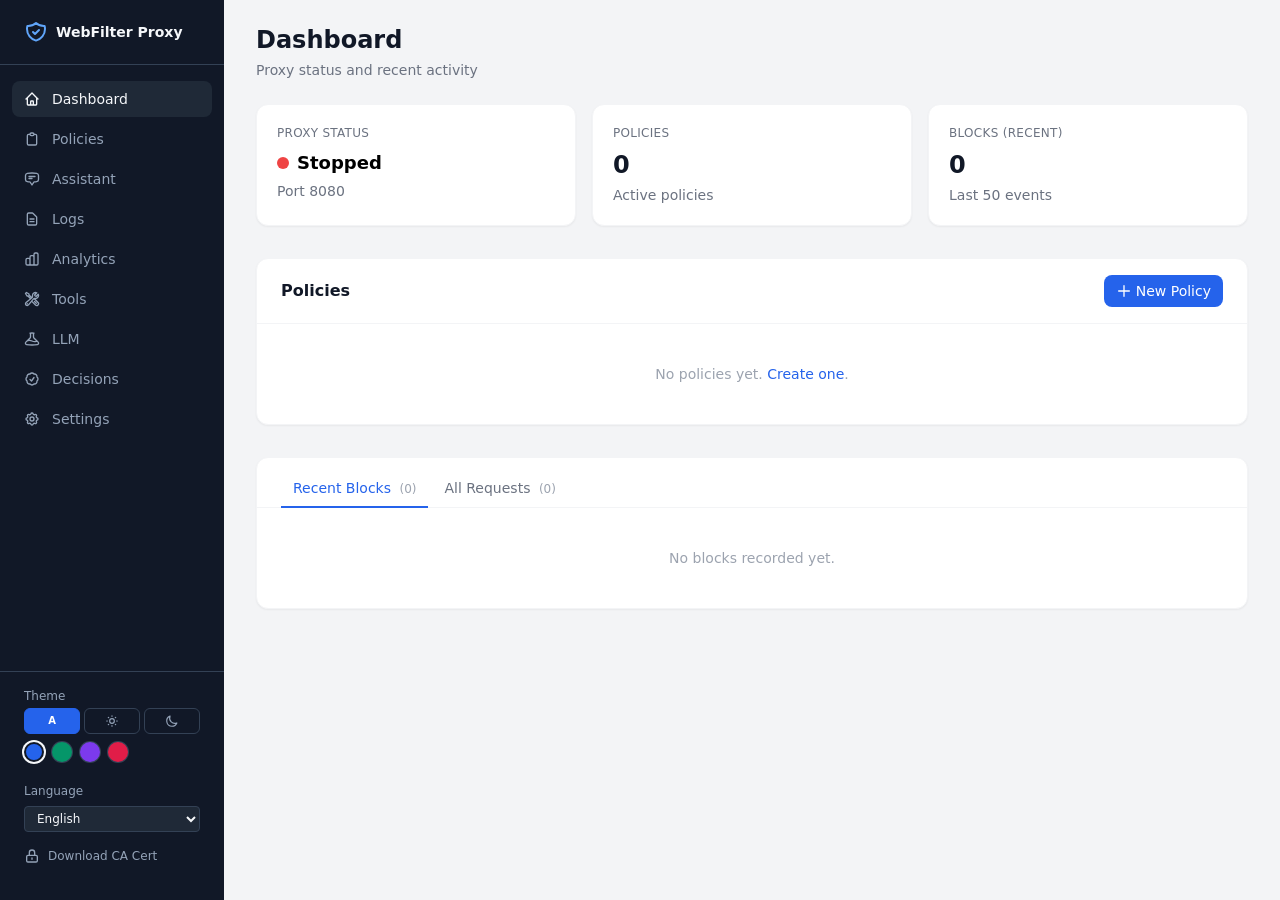
==== ui/index.html @ 7031f80a "Fork llama-web-filter and add ONNX Runtime download and loading Copies the llama-web-filter tree und" ====
<!DOCTYPE html>
<html lang="en">
<head>
  <meta charset="UTF-8" />
  <meta name="viewport" content="width=device-width, initial-scale=1.0" />
  <title data-i18n="doc.dashboard">WebFilter Proxy</title>
  <link rel="stylesheet" href="tailwind.css" />
  <link rel="stylesheet" href="theme.css" />
  <script src="chrome.js"></script>
  <script src="i18n.js"></script>
  <script defer src="alpine.min.js"></script>
</head>
<body class="bg-canvas min-h-screen" x-data="dashboard()" x-init="init()">

  <!-- Sidebar -->
  <div class="flex h-screen overflow-hidden">
    <aside class="wf-sidebar w-56 bg-sidebar text-sidebar-ink flex flex-col flex-shrink-0">
      <div class="px-6 py-5 border-b border-sidebar-border">
        <div class="flex items-center gap-2">
          <svg class="w-6 h-6 text-blue-400" fill="none" viewBox="0 0 24 24" stroke="currentColor">
            <path stroke-linecap="round" stroke-linejoin="round" stroke-width="2"
              d="M9 12l2 2 4-4m5.618-4.016A11.955 11.955 0 0112 2.944a11.955 11.955 0 01-8.618 3.04A12.02 12.02 0 003 9c0 5.591 3.824 10.29 9 11.622 5.176-1.332 9-6.03 9-11.622 0-1.042-.133-2.052-.382-3.016z"/>
          </svg>
          <span class="font-bold text-sm">WebFilter Proxy</span>
        </div>
      </div>
      <nav class="flex-1 px-3 py-4 space-y-1">
        <a href="index.html" class="flex items-center gap-3 px-3 py-2 rounded-lg bg-sidebar-active text-sidebar-ink text-sm font-medium">
          <svg class="w-4 h-4" fill="none" viewBox="0 0 24 24" stroke="currentColor"><path stroke-linecap="round" stroke-linejoin="round" stroke-width="2" d="M3 12l2-2m0 0l7-7 7 7M5 10v10a1 1 0 001 1h3m10-11l2 2m-2-2v10a1 1 0 01-1 1h-3m-6 0a1 1 0 001-1v-4a1 1 0 011-1h2a1 1 0 011 1v4a1 1 0 001 1m-6 0h6"/></svg>
          <span data-i18n="nav.dashboard">Dashboard</span>
        </a>
        <a href="policies.html" class="flex items-center gap-3 px-3 py-2 rounded-lg text-sidebar-muted hover:bg-sidebar-active hover:text-sidebar-ink text-sm transition-colors">
          <svg class="w-4 h-4" fill="none" viewBox="0 0 24 24" stroke="currentColor"><path stroke-linecap="round" stroke-linejoin="round" stroke-width="2" d="M9 5H7a2 2 0 00-2 2v12a2 2 0 002 2h10a2 2 0 002-2V7a2 2 0 00-2-2h-2M9 5a2 2 0 002 2h2a2 2 0 002-2M9 5a2 2 0 012-2h2a2 2 0 012 2"/></svg>
          <span data-i18n="nav.policies">Policies</span>
        </a>
        <a href="assistant.html" class="flex items-center gap-3 px-3 py-2 rounded-lg text-sidebar-muted hover:bg-sidebar-active hover:text-sidebar-ink text-sm transition-colors">
          <svg class="w-4 h-4" fill="none" viewBox="0 0 24 24" stroke="currentColor"><path stroke-linecap="round" stroke-linejoin="round" stroke-width="2" d="M7.5 8.25h9m-9 3H12m-9.75 1.51c0 1.6 1.123 2.994 2.707 3.227 1.129.166 2.27.293 3.423.379.35.026.67.21.865.501L12 21l2.755-4.133a1.14 1.14 0 01.865-.501 48.172 48.172 0 003.423-.379c1.584-.233 2.707-1.626 2.707-3.228V6.741c0-1.602-1.123-2.995-2.707-3.228A48.394 48.394 0 0012 3c-2.392 0-4.744.175-7.043.513C3.373 3.746 2.25 5.14 2.25 6.741v6.018z"/></svg>
          <span data-i18n="nav.assistant">Assistant</span>
        </a>
        <a href="logs.html" class="flex items-center gap-3 px-3 py-2 rounded-lg text-sidebar-muted hover:bg-sidebar-active hover:text-sidebar-ink text-sm transition-colors">
          <svg class="w-4 h-4" fill="none" viewBox="0 0 24 24" stroke="currentColor"><path stroke-linecap="round" stroke-linejoin="round" stroke-width="2" d="M9 12h6m-6 4h6m2 5H7a2 2 0 01-2-2V5a2 2 0 012-2h5.586a1 1 0 01.707.293l5.414 5.414a1 1 0 01.293.707V19a2 2 0 01-2 2z"/></svg>
          <span data-i18n="nav.logs">Logs</span>
        </a>
        <a href="analytics.html" class="flex items-center gap-3 px-3 py-2 rounded-lg text-sidebar-muted hover:bg-sidebar-active hover:text-sidebar-ink text-sm transition-colors">
          <svg class="w-4 h-4" fill="none" viewBox="0 0 24 24" stroke="currentColor"><path stroke-linecap="round" stroke-linejoin="round" stroke-width="2" d="M9 19v-6a2 2 0 00-2-2H5a2 2 0 00-2 2v6a2 2 0 002 2h2a2 2 0 002-2zm0 0V9a2 2 0 012-2h2a2 2 0 012 2v10m-6 0a2 2 0 002 2h2a2 2 0 002-2m0 0V5a2 2 0 012-2h2a2 2 0 012 2v14a2 2 0 01-2 2h-2a2 2 0 01-2-2z"/></svg>
          <span data-i18n="nav.analytics">Analytics</span>
        </a>
        <a href="tools.html" class="flex items-center gap-3 px-3 py-2 rounded-lg text-sidebar-muted hover:bg-sidebar-active hover:text-sidebar-ink text-sm transition-colors">
          <svg class="w-4 h-4" fill="none" viewBox="0 0 24 24" stroke="currentColor"><path stroke-linecap="round" stroke-linejoin="round" stroke-width="2" d="M11.42 15.17L17.25 21A2.652 2.652 0 0021 17.25l-5.877-5.877M11.42 15.17l2.496-3.03c.317-.384.74-.626 1.208-.766M11.42 15.17l-4.655 5.653a2.548 2.548 0 11-3.586-3.586l6.837-5.63m5.108-.233c.55-.164 1.163-.188 1.743-.14a4.5 4.5 0 004.486-6.336l-3.276 3.277a3.004 3.004 0 01-2.25-2.25l3.276-3.276a4.5 4.5 0 00-6.336 4.486c.091 1.076-.071 2.264-.904 2.95l-.102.085m-1.745 1.437L5.909 7.5H4.5L2.25 3.75l1.5-1.5L7.5 4.5v1.409l4.26 4.26m-1.745 1.437l1.745-1.437m6.615 8.206L15.75 15.75M4.867 19.125h.008v.008h-.008v-.008z"/></svg>
          <span data-i18n="nav.tools">Tools</span>
        </a>
        <a href="llm.html" class="flex items-center gap-3 px-3 py-2 rounded-lg text-sidebar-muted hover:bg-sidebar-active hover:text-sidebar-ink text-sm transition-colors">
          <svg class="w-4 h-4" fill="none" viewBox="0 0 24 24" stroke="currentColor"><path stroke-linecap="round" stroke-linejoin="round" stroke-width="2" d="M9.75 3.104v5.714a2.25 2.25 0 01-.659 1.591L5 14.5M9.75 3.104c-.251.023-.501.05-.75.082m.75-.082a24.301 24.301 0 014.5 0m0 0v5.714c0 .597.237 1.17.659 1.591L19.8 15.3M14.25 3.104c.251.023.501.05.75.082M19.8 15.3l-1.57.393A9.065 9.065 0 0112 15a9.065 9.065 0 00-6.23-.693L5 14.5m14.8.8l1.402 1.402c1.232 1.232.65 3.318-1.067 3.611A48.309 48.309 0 0112 21c-2.773 0-5.491-.235-8.135-.687-1.718-.293-2.3-2.379-1.067-3.61L5 14.5"/></svg>
          <span data-i18n="nav.llm">LLM</span>
        </a>
        <a href="decisions.html" class="flex items-center gap-3 px-3 py-2 rounded-lg text-sidebar-muted hover:bg-sidebar-active hover:text-sidebar-ink text-sm transition-colors">
          <svg class="w-4 h-4" fill="none" viewBox="0 0 24 24" stroke="currentColor"><path stroke-linecap="round" stroke-linejoin="round" stroke-width="2" d="M9 12.75L11.25 15 15 9.75M21 12c0 1.268-.63 2.39-1.593 3.068a3.745 3.745 0 01-1.043 3.296 3.745 3.745 0 01-3.296 1.043A3.745 3.745 0 0112 21c-1.268 0-2.39-.63-3.068-1.593a3.746 3.746 0 01-3.296-1.043 3.745 3.745 0 01-1.043-3.296A3.745 3.745 0 013 12c0-1.268.63-2.39 1.593-3.068a3.745 3.745 0 011.043-3.296 3.746 3.746 0 013.296-1.043A3.746 3.746 0 0112 3c1.268 0 2.39.63 3.068 1.593a3.746 3.746 0 013.296 1.043 3.746 3.746 0 011.043 3.296A3.745 3.745 0 0121 12z"/></svg>
          <span data-i18n="nav.decisions">Decisions</span>
        </a>
        <a href="settings.html" class="flex items-center gap-3 px-3 py-2 rounded-lg text-sidebar-muted hover:bg-sidebar-active hover:text-sidebar-ink text-sm transition-colors">
          <svg class="w-4 h-4" fill="none" viewBox="0 0 24 24" stroke="currentColor"><path stroke-linecap="round" stroke-linejoin="round" stroke-width="2" d="M10.325 4.317c.426-1.756 2.924-1.756 3.35 0a1.724 1.724 0 002.573 1.066c1.543-.94 3.31.826 2.37 2.37a1.724 1.724 0 001.065 2.572c1.756.426 1.756 2.924 0 3.35a1.724 1.724 0 00-1.066 2.573c.94 1.543-.826 3.31-2.37 2.37a1.724 1.724 0 00-2.572 1.065c-.426 1.756-2.924 1.756-3.35 0a1.724 1.724 0 00-2.573-1.066c-1.543.94-3.31-.826-2.37-2.37a1.724 1.724 0 00-1.065-2.572c-1.756-.426-1.756-2.924 0-3.35a1.724 1.724 0 001.066-2.573c-.94-1.543.826-3.31 2.37-2.37.996.608 2.296.07 2.572-1.065z"/><path stroke-linecap="round" stroke-linejoin="round" stroke-width="2" d="M15 12a3 3 0 11-6 0 3 3 0 016 0z"/></svg>
          <span data-i18n="nav.settings">Settings</span>
        </a>
      </nav>
      <div class="px-3 py-4 border-t border-sidebar-border space-y-2">
        <label class="block px-3">
          <span class="text-xs text-sidebar-muted" data-i18n="lang.label">Language</span>
          <select class="wf-lang-select mt-1 w-full bg-sidebar-active text-sidebar-ink text-xs rounded px-2 py-1 border border-sidebar-border focus:outline-none"></select>
        </label>
        <a href="/api/ca-cert" class="flex items-center gap-2 text-xs text-sidebar-muted hover:text-sidebar-ink transition-colors px-3 py-2">
          <svg class="w-4 h-4" fill="none" viewBox="0 0 24 24" stroke="currentColor"><path stroke-linecap="round" stroke-linejoin="round" stroke-width="2" d="M12 15v2m-6 4h12a2 2 0 002-2v-6a2 2 0 00-2-2H6a2 2 0 00-2 2v6a2 2 0 002 2zm10-10V7a4 4 0 00-8 0v4h8z"/></svg>
          <span data-i18n="nav.downloadCert">Download CA Cert</span>
        </a>
      </div>
    </aside>

    <!-- Main content -->
    <main class="flex-1 overflow-auto">
      <div class="px-8 py-6">
        <div class="mb-6">
          <h1 class="text-2xl font-bold text-gray-900" data-i18n="dash.title">Dashboard</h1>
          <p class="text-sm text-gray-500 mt-1" data-i18n="dash.subtitle">Proxy status and recent activity</p>
        </div>

        <!-- LLM setup banner -->
        <div x-show="llm.phase && llm.phase !== 'ready' && llm.phase !== 'unmanaged' && llm.phase !== 'disabled'" x-cloak
             class="mb-6 rounded-xl border px-5 py-4 text-sm flex items-start justify-between gap-4"
             :class="llm.phase === 'failed' ? 'bg-red-50 border-red-200 text-red-800' : 'bg-yellow-50 border-yellow-200 text-yellow-900'">
          <div>
            <div class="font-semibold" x-text="llm.phase === 'needs_download' ? 'The local model is not installed yet' : (llm.phase === 'downloading' ? 'Downloading the local model…' : (llm.phase === 'starting' ? 'The local model is starting…' : 'The local model is not running'))"></div>
            <div class="text-xs mt-0.5 opacity-80" x-text="llm.phase === 'needs_download' ? 'Pages and images are not classified until the runtime and model are downloaded (about 3 GB for the default model).' : (llm.last_error || '')"></div>
          </div>
          <a href="llm.html" class="px-3 py-1.5 text-xs font-medium rounded-lg bg-card border border-gray-200 text-gray-800 hover:bg-gray-50 whitespace-nowrap">Open LLM page</a>
        </div>

        <!-- Status cards -->
        <div class="grid grid-cols-1 sm:grid-cols-3 gap-4 mb-8">
          <div class="bg-card rounded-xl shadow-sm p-5 border border-gray-100">
            <div class="text-xs font-medium text-gray-500 uppercase tracking-wide mb-2" data-i18n="dash.proxyStatus">Proxy Status</div>
            <div class="flex items-center gap-2">
              <div :class="status.proxy_running ? 'bg-green-500' : 'bg-red-500'" class="w-3 h-3 rounded-full"></div>
              <span class="text-lg font-semibold" x-text="$t(status.proxy_running ? 'dash.running' : 'dash.stopped')"></span>
            </div>
            <div class="text-sm text-gray-500 mt-1" x-text="$t('dash.port') + ' ' + status.proxy_port"></div>
          </div>
          <div class="bg-card rounded-xl shadow-sm p-5 border border-gray-100">
            <div class="text-xs font-medium text-gray-500 uppercase tracking-wide mb-2" data-i18n="dash.policies">Policies</div>
            <div class="text-2xl font-bold text-gray-900" x-text="policies.length"></div>
            <div class="text-sm text-gray-500 mt-1" data-i18n="dash.activePolicies">Active policies</div>
          </div>
          <div class="bg-card rounded-xl shadow-sm p-5 border border-gray-100">
            <div class="text-xs font-medium text-gray-500 uppercase tracking-wide mb-2" data-i18n="dash.blocksRecent">Blocks (recent)</div>
            <div class="text-2xl font-bold text-gray-900" x-text="status.recent_blocks ? status.recent_blocks.length : 0"></div>
            <div class="text-sm text-gray-500 mt-1" data-i18n="dash.last50">Last 50 events</div>
          </div>
        </div>

        <!-- Policies table -->
        <div class="bg-card rounded-xl shadow-sm border border-gray-100 mb-8">
          <div class="px-6 py-4 border-b border-gray-100 flex items-center justify-between">
            <h2 class="text-base font-semibold text-gray-900" data-i18n="dash.policies">Policies</h2>
            <a href="policy-editor.html?action=new"
               class="inline-flex items-center gap-1 px-3 py-1.5 bg-blue-600 text-white text-sm font-medium rounded-lg hover:bg-blue-700 transition-colors">
              <svg class="w-4 h-4" fill="none" viewBox="0 0 24 24" stroke="currentColor"><path stroke-linecap="round" stroke-linejoin="round" stroke-width="2" d="M12 4v16m8-8H4"/></svg>
              <span data-i18n="dash.newPolicy">New Policy</span>
            </a>
          </div>
          <div x-show="policies.length === 0" class="px-6 py-10 text-center text-gray-400 text-sm" data-i18n-html="dash.noPolicies">
            No policies yet. <a href="policy-editor.html?action=new" class="text-blue-600 hover:underline">Create one</a>.
          </div>
          <div x-show="policies.length > 0" class="overflow-x-auto">
            <table class="w-full text-sm">
              <thead>
                <tr class="border-b border-gray-100 text-left">
                  <th class="px-6 py-3 text-xs font-medium text-gray-500 uppercase" data-i18n="th.name">Name</th>
                  <th class="px-6 py-3 text-xs font-medium text-gray-500 uppercase" data-i18n="th.sourceIps">Source IPs</th>
                  <th class="px-6 py-3 text-xs font-medium text-gray-500 uppercase" data-i18n="th.activeFilters">Active Filters</th>
                  <th class="px-6 py-3 text-xs font-medium text-gray-500 uppercase"></th>
                </tr>
              </thead>
              <tbody>
                <template x-for="policy in policies" :key="policy.name">
                  <tr class="border-b border-gray-50 hover:bg-gray-50 transition-colors">
                    <td class="px-6 py-3 font-medium text-gray-900" x-text="policy.name"></td>
                    <td class="px-6 py-3 text-gray-500">
                      <template x-if="policy.source_ips.length === 0">
                        <span class="text-gray-400 italic" x-text="$t('common.catchAll')"></span>
                      </template>
                      <template x-if="policy.source_ips.length > 0">
                        <span x-text="policy.source_ips.slice(0,2).join(', ') + (policy.source_ips.length > 2 ? ' +' + (policy.source_ips.length-2) + ' more' : '')"></span>
                      </template>
                    </td>
                    <td class="px-6 py-3">
                      <div class="flex flex-wrap gap-1">
                        <template x-if="policy.url_filter.enabled"><span class="badge bg-blue-100 text-blue-700">URL</span></template>
                        <template x-if="policy.doh.enabled"><span class="badge bg-purple-100 text-purple-700">DOH</span></template>
                        <template x-if="policy.safesearch.enabled"><span class="badge bg-green-100 text-green-700">SafeSearch</span></template>
                        <template x-if="policy.youtube.enabled"><span class="badge bg-red-100 text-red-700">YouTube</span></template>
                        <template x-if="policy.text_classifier.enabled"><span class="badge bg-yellow-100 text-yellow-700">Text</span></template>
                        <template x-if="policy.image_classifier.enabled"><span class="badge bg-orange-100 text-orange-700">Image</span></template>
                      </div>
                    </td>
                    <td class="px-6 py-3 text-right">
                      <a :href="'policy-editor.html?name=' + encodeURIComponent(policy.name)"
                         class="text-blue-600 hover:text-blue-800 mr-3 text-xs font-medium" x-text="$t('common.edit')"></a>
                      <button @click="deletePolicy(policy.name)"
                              class="text-red-500 hover:text-red-700 text-xs font-medium" x-text="$t('common.delete')"></button>
                    </td>
                  </tr>
                </template>
              </tbody>
            </table>
          </div>
        </div>

        <!-- Activity (tabbed: Recent Blocks / All Requests) -->
        <div class="bg-card rounded-xl shadow-sm border border-gray-100">
          <div class="px-6 pt-3 border-b border-gray-100 flex items-center gap-1">
            <button @click="tab = 'blocks'"
                    :class="tab === 'blocks' ? 'border-blue-600 text-blue-600' : 'border-transparent text-gray-500 hover:text-gray-700'"
                    class="px-3 py-2 text-sm font-medium border-b-2 -mb-px transition-colors">
              <span data-i18n="dash.recentBlocks">Recent Blocks</span>
              <span class="ml-1 text-xs text-gray-400" x-text="'(' + (status.recent_blocks ? status.recent_blocks.length : 0) + ')'"></span>
            </button>
            <button @click="tab = 'requests'"
                    :class="tab === 'requests' ? 'border-blue-600 text-blue-600' : 'border-transparent text-gray-500 hover:text-gray-700'"
                    class="px-3 py-2 text-sm font-medium border-b-2 -mb-px transition-colors">
              <span data-i18n="dash.allRequests">All Requests</span>
              <span class="ml-1 text-xs text-gray-400" x-text="'(' + (status.recent_requests ? status.recent_requests.length : 0) + ')'"></span>
            </button>
          </div>

          <!-- Recent Blocks tab -->
          <div x-show="tab === 'blocks'">
            <div x-show="!status.recent_blocks || status.recent_blocks.length === 0"
                 class="px-6 py-10 text-center text-gray-400 text-sm" data-i18n="dash.noBlocks">No blocks recorded yet.</div>
            <div x-show="status.recent_blocks && status.recent_blocks.length > 0" class="overflow-x-auto">
              <table class="w-full text-sm">
                <thead>
                  <tr class="border-b border-gray-100">
                    <th class="px-6 py-3 text-xs font-medium text-gray-500 uppercase text-left" data-i18n="th.time">Time</th>
                    <th class="px-6 py-3 text-xs font-medium text-gray-500 uppercase text-left" data-i18n="th.domain">Domain</th>
                    <th class="px-6 py-3 text-xs font-medium text-gray-500 uppercase text-left" data-i18n="th.filter">Filter</th>
                    <th class="px-6 py-3 text-xs font-medium text-gray-500 uppercase text-left" data-i18n="th.policy">Policy</th>
                    <th class="px-6 py-3 text-xs font-medium text-gray-500 uppercase text-left" data-i18n="th.client">Client</th>
                  </tr>
                </thead>
                <tbody>
                  <template x-for="(block, i) in status.recent_blocks" :key="i">
                    <tr class="border-b border-gray-50">
                      <td class="px-6 py-2 text-gray-400 text-xs" x-text="new Date(block.ts * 1000).toLocaleTimeString()"></td>
                      <td class="px-6 py-2 font-mono text-xs text-gray-800" x-text="block.domain"></td>
                      <td class="px-6 py-2"><span class="badge bg-gray-100 text-gray-600" x-text="block.component"></span></td>
                      <td class="px-6 py-2 text-gray-600" x-text="block.policy"></td>
                      <td class="px-6 py-2 font-mono text-xs text-gray-500" x-text="block.client_ip"></td>
                    </tr>
                  </template>
                </tbody>
              </table>
            </div>
          </div>

          <!-- All Requests tab -->
          <div x-show="tab === 'requests'" x-cloak>
            <div x-show="!status.recent_requests || status.recent_requests.length === 0"
                 class="px-6 py-10 text-center text-gray-400 text-sm" data-i18n="dash.noRequests">No requests recorded yet.</div>
            <div x-show="status.recent_requests && status.recent_requests.length > 0" class="overflow-x-auto">
              <table class="w-full text-sm">
                <thead>
                  <tr class="border-b border-gray-100">
                    <th class="px-6 py-3 text-xs font-medium text-gray-500 uppercase text-left" data-i18n="th.time">Time</th>
                    <th class="px-6 py-3 text-xs font-medium text-gray-500 uppercase text-left" data-i18n="th.method">Method</th>
                    <th class="px-6 py-3 text-xs font-medium text-gray-500 uppercase text-left" data-i18n="th.host">Host</th>
                    <th class="px-6 py-3 text-xs font-medium text-gray-500 uppercase text-left" data-i18n="th.path">Path</th>
                    <th class="px-6 py-3 text-xs font-medium text-gray-500 uppercase text-left" data-i18n="th.status">Status</th>
                    <th class="px-6 py-3 text-xs font-medium text-gray-500 uppercase text-left" data-i18n="th.action">Action</th>
                    <th class="px-6 py-3 text-xs font-medium text-gray-500 uppercase text-left" data-i18n="th.client">Client</th>
                    <th class="px-6 py-3 text-xs font-medium text-gray-500 uppercase text-left" data-i18n="th.userAgent">User Agent</th>
                  </tr>
                </thead>
                <tbody>
                  <template x-for="(req, i) in status.recent_requests" :key="i">
                    <tr class="border-b border-gray-50" :class="req.action === 'blocked' ? 'bg-red-50/40' : ''">
                      <td class="px-6 py-2 text-gray-400 text-xs whitespace-nowrap" x-text="new Date(req.ts * 1000).toLocaleTimeString()"></td>
                      <td class="px-6 py-2 text-gray-500 text-xs font-mono" x-text="req.method"></td>
                      <td class="px-6 py-2 font-mono text-xs text-gray-800" x-text="req.host"></td>
                      <td class="px-6 py-2 font-mono text-xs text-gray-500 max-w-xs truncate" :title="req.path" x-text="req.path"></td>
                      <td class="px-6 py-2 text-xs"><span x-text="req.status || '—'"
                          :class="req.status >= 400 ? 'text-red-600' : req.status >= 300 ? 'text-amber-600' : 'text-gray-600'"></span></td>
                      <td class="px-6 py-2">
                        <span class="badge"
                              :class="req.action === 'blocked' ? 'bg-red-100 text-red-700' : req.action === 'modified' ? 'bg-amber-100 text-amber-700' : 'bg-green-100 text-green-700'"
                              x-text="req.action === 'ok' ? $t('action.allowed') : $t('action.' + req.action, req.action)"></span>
                        <span x-show="req.component" class="ml-1 text-xs text-gray-400" x-text="req.component"></span>
                      </td>
                      <td class="px-6 py-2 font-mono text-xs text-gray-500" x-text="req.client_ip"></td>
                      <td class="px-6 py-2 font-mono text-xs text-gray-400 max-w-xs truncate" :title="req.user_agent" x-text="req.user_agent || '—'"></td>
                    </tr>
                  </template>
                </tbody>
              </table>
            </div>
          </div>
        </div>
      </div>
    </main>
  </div>

  <script>
    function dashboard() {
      return {
        status: { proxy_running: false, proxy_port: 8080, recent_blocks: [], recent_requests: [] },
        llm: {},
        policies: [],
        tab: 'blocks',

        async init() {
          await this.refresh();
          setInterval(() => this.refresh(), 15000);
        },

        async refreshLLM() {
          try {
            const r = await fetch('/api/llm/status');
            if (r.ok) this.llm = await r.json();
          } catch (e) {}
        },

        async refresh() {
          this.refreshLLM();
          try {
            const [statusRes, policiesRes] = await Promise.all([
              fetch('/api/status').then(r => r.json()),
              fetch('/api/policies').then(r => r.json()),
            ]);
            this.status = statusRes;
            this.policies = policiesRes;
          } catch (e) {
            console.error('Refresh failed', e);
          }
        },

        async deletePolicy(name) {
          if (!confirm(window.wfT('pol.confirmDelete').replace('{name}', name))) return;
          await fetch(`/api/policies/${encodeURIComponent(name)}`, { method: 'DELETE' });
          await this.refresh();
        },
      };
    }
  </script>
</body>
</html>
---- ui/theme.css ----
/*
 * WebFilter management UI — theme tokens + responsive shell.
 *
 * Build-free companion to chrome.js. chrome.js remaps Tailwind's `gray`/`blue`
 * palettes (and adds `canvas`/`card`/`sidebar*` utilities) to the CSS variables
 * defined here, so existing utility classes (bg-card, text-gray-900, bg-blue-600…)
 * theme automatically. chrome.js always sets an explicit data-theme="light|dark"
 * (resolving the user's "auto" preference) and data-accent on <html> BEFORE paint,
 * so there is no flash and no prefers-color-scheme media query is needed here.
 *
 * Colour values are "R G B" triples (no commas) so Tailwind's
 * rgb(var(--x) / <alpha-value>) opacity modifier keeps working.
 *
 *   Neutrals  : --wf-gray-50..900, --wf-canvas (page), --wf-card (surface)
 *   Accent    : --wf-accent-50/100/400/600/700/800  (the only blue steps used)
 *   Sidebar   : --wf-sidebar*  (stays dark in both modes)
 */

/* ── Sidebar chrome — mode-independent (dark in both light & dark themes) ── */
:root {
  --wf-sidebar:        17 24 39;   /* slate-900 — matches the original look   */
  --wf-sidebar-ink:    245 247 250;/* active item / heading text              */
  --wf-sidebar-muted:  148 163 184;/* inactive nav text (was gray-400)        */
  --wf-sidebar-active:  31 41 55;  /* hover / active item bg (was gray-800)   */
  --wf-sidebar-border:  51 65 85;  /* dividers (was gray-700)                 */
}

/* ── Neutrals: LIGHT ── */
:root[data-theme="light"] {
  --wf-canvas:   243 244 246;
  --wf-card:     255 255 255;
  --wf-gray-50:  249 250 251;
  --wf-gray-100: 243 244 246;
  --wf-gray-200: 229 231 235;
  --wf-gray-300: 209 213 219;
  --wf-gray-400: 156 163 175;
  --wf-gray-500: 107 114 128;
  --wf-gray-600:  75  85  99;
  --wf-gray-700:  55  65  81;
  --wf-gray-800:  31  41  55;
  --wf-gray-900:  17  24  39;
}

/* ── Neutrals: DARK (the gray ramp inverts so text-gray-900 reads light) ── */
:root[data-theme="dark"] {
  --wf-canvas:   17  21  28;
  --wf-card:     26  32  42;
  --wf-gray-50:  30  35  45;
  --wf-gray-100: 38  44  56;
  --wf-gray-200: 50  58  72;
  --wf-gray-300: 71  85 105;
  --wf-gray-400: 148 163 184;
  --wf-gray-500: 160 174 192;
  --wf-gray-600: 190 200 214;
  --wf-gray-700: 209 217 228;
  --wf-gray-800: 226 232 240;
  --wf-gray-900: 241 245 249;
}

/* ── Accents (light) — fallback default is blue ── */
:root[data-theme="light"],
:root[data-theme="light"][data-accent="blue"] {
  --wf-accent-50:  239 246 255;
  --wf-accent-100: 219 234 254;
  --wf-accent-400:  96 165 250;
  --wf-accent-600:  37  99 235;
  --wf-accent-700:  29  78 216;
  --wf-accent-800:  30  64 175;
}
:root[data-theme="light"][data-accent="emerald"] {
  --wf-accent-50:  236 253 245;
  --wf-accent-100: 209 250 229;
  --wf-accent-400:  52 211 153;
  --wf-accent-600:   5 150 105;
  --wf-accent-700:   4 120  87;
  --wf-accent-800:   6  95  70;
}
:root[data-theme="light"][data-accent="violet"] {
  --wf-accent-50:  245 243 255;
  --wf-accent-100: 237 233 254;
  --wf-accent-400: 167 139 250;
  --wf-accent-600: 124  58 237;
  --wf-accent-700: 109  40 217;
  --wf-accent-800:  91  33 182;
}
:root[data-theme="light"][data-accent="rose"] {
  --wf-accent-50:  255 241 242;
  --wf-accent-100: 255 228 230;
  --wf-accent-400: 251 113 133;
  --wf-accent-600: 225  29  72;
  --wf-accent-700: 190  18  60;
  --wf-accent-800: 159  18  57;
}

/* ── Accents (dark) — ramp shifts lighter so it reads on dark surfaces.
      step 700 is deliberately light: it is the text colour of the *-100/700
      tint badges (e.g. the URL filter badge), which now sit on a dark tint. ── */
:root[data-theme="dark"],
:root[data-theme="dark"][data-accent="blue"] {
  --wf-accent-50:  23  37  60;
  --wf-accent-100: 30  58  95;
  --wf-accent-400: 96 165 250;
  --wf-accent-600: 59 130 246;
  --wf-accent-700: 96 165 250;
  --wf-accent-800: 147 197 253;
}
:root[data-theme="dark"][data-accent="emerald"] {
  --wf-accent-50:  16  45  38;
  --wf-accent-100:  6  60  50;
  --wf-accent-400: 52 211 153;
  --wf-accent-600: 16 185 129;
  --wf-accent-700: 52 211 153;
  --wf-accent-800: 110 231 183;
}
:root[data-theme="dark"][data-accent="violet"] {
  --wf-accent-50:  40  30  70;
  --wf-accent-100: 49  36  92;
  --wf-accent-400: 167 139 250;
  --wf-accent-600: 139  92 246;
  --wf-accent-700: 167 139 250;
  --wf-accent-800: 196 181 253;
}
:root[data-theme="dark"][data-accent="rose"] {
  --wf-accent-50:  60  24  32;
  --wf-accent-100: 80  28  42;
  --wf-accent-400: 251 113 133;
  --wf-accent-600: 244  63  94;
  --wf-accent-700: 251 113 133;
  --wf-accent-800: 253 164 175;
}

/* Smooth the switch a touch (not on transforms — keep the drawer snappy). */
body { transition: background-color .15s ease, color .15s ease; }

/* Form controls default to the themed surface so they don't render as native
   white boxes (with black text) in dark mode. These are element-level rules, so
   any explicit utility class (e.g. the sidebar's bg-sidebar-active language
   select, or a text-gray-700 field) still wins on specificity. In light mode
   the card is white, so this matches the previous native appearance exactly. */
input:not([type="checkbox"]):not([type="radio"]):not([type="range"]),
select,
textarea {
  background-color: rgb(var(--wf-card));
  color: rgb(var(--wf-gray-900));
  border-color: rgb(var(--wf-gray-200));
}
input::placeholder,
textarea::placeholder { color: rgb(var(--wf-gray-400)); }
input, select, textarea { accent-color: rgb(var(--wf-accent-600)); }

/* ── Theme picker (injected into the sidebar by chrome.js) ── */
.wf-theme-picker .wf-mode-btn {
  flex: 1 1 0;
  border: 1px solid rgb(var(--wf-sidebar-border));
  color: rgb(var(--wf-sidebar-muted));
  border-radius: .375rem;
  padding: .25rem 0;
  font-size: .6875rem;
  line-height: 1rem;
  display: flex;
  align-items: center;
  justify-content: center;
  cursor: pointer;
  transition: background-color .12s, color .12s, border-color .12s;
}
.wf-theme-picker .wf-mode-btn:hover { color: rgb(var(--wf-sidebar-ink)); }
.wf-theme-picker .wf-mode-btn.wf-active {
  background: rgb(var(--wf-accent-600));
  border-color: rgb(var(--wf-accent-600));
  color: #fff;
}
.wf-theme-picker .wf-swatch {
  width: 1.25rem;
  height: 1.25rem;
  border-radius: 9999px;
  cursor: pointer;
  border: 2px solid transparent;
  box-shadow: 0 0 0 1px rgb(var(--wf-sidebar-border));
  transition: transform .12s;
}
.wf-theme-picker .wf-swatch:hover { transform: scale(1.1); }
.wf-theme-picker .wf-swatch.wf-active {
  border-color: rgb(var(--wf-sidebar));
  box-shadow: 0 0 0 2px rgb(var(--wf-sidebar-ink));
}

/* ── Responsive shell: off-canvas drawer below lg (1024px) ── */
.wf-topbar { display: none; }

@media (max-width: 1023px) {
  .wf-sidebar {
    position: fixed;
    inset-block: 0;
    inset-inline-start: 0;
    transform: translateX(-100%);
    transition: transform .2s ease;
    z-index: 50;
    box-shadow: 0 0 40px rgba(0, 0, 0, .35);
  }
  [dir="rtl"] .wf-sidebar { transform: translateX(100%); }
  .wf-sidebar.wf-open { transform: none; }

  .wf-backdrop {
    position: fixed;
    inset: 0;
    background: rgba(0, 0, 0, .5);
    opacity: 0;
    pointer-events: none;
    transition: opacity .2s ease;
    z-index: 40;
  }
  .wf-backdrop.wf-open { opacity: 1; pointer-events: auto; }

  .wf-topbar {
    position: sticky;
    top: 0;
    z-index: 30;
    display: flex;
    align-items: center;
    gap: .625rem;
    padding: .5rem .75rem;
    background: rgb(var(--wf-card));
    border-bottom: 1px solid rgb(var(--wf-gray-200));
  }
  .wf-burger {
    display: inline-flex;
    align-items: center;
    justify-content: center;
    width: 2.25rem;
    height: 2.25rem;
    border-radius: .5rem;
    color: rgb(var(--wf-gray-700));
    cursor: pointer;
  }
  .wf-burger:hover { background: rgb(var(--wf-gray-100)); }
}

/* Desktop: never show mobile chrome even if classes linger. */
@media (min-width: 1024px) {
  .wf-backdrop, .wf-topbar { display: none !important; }
}
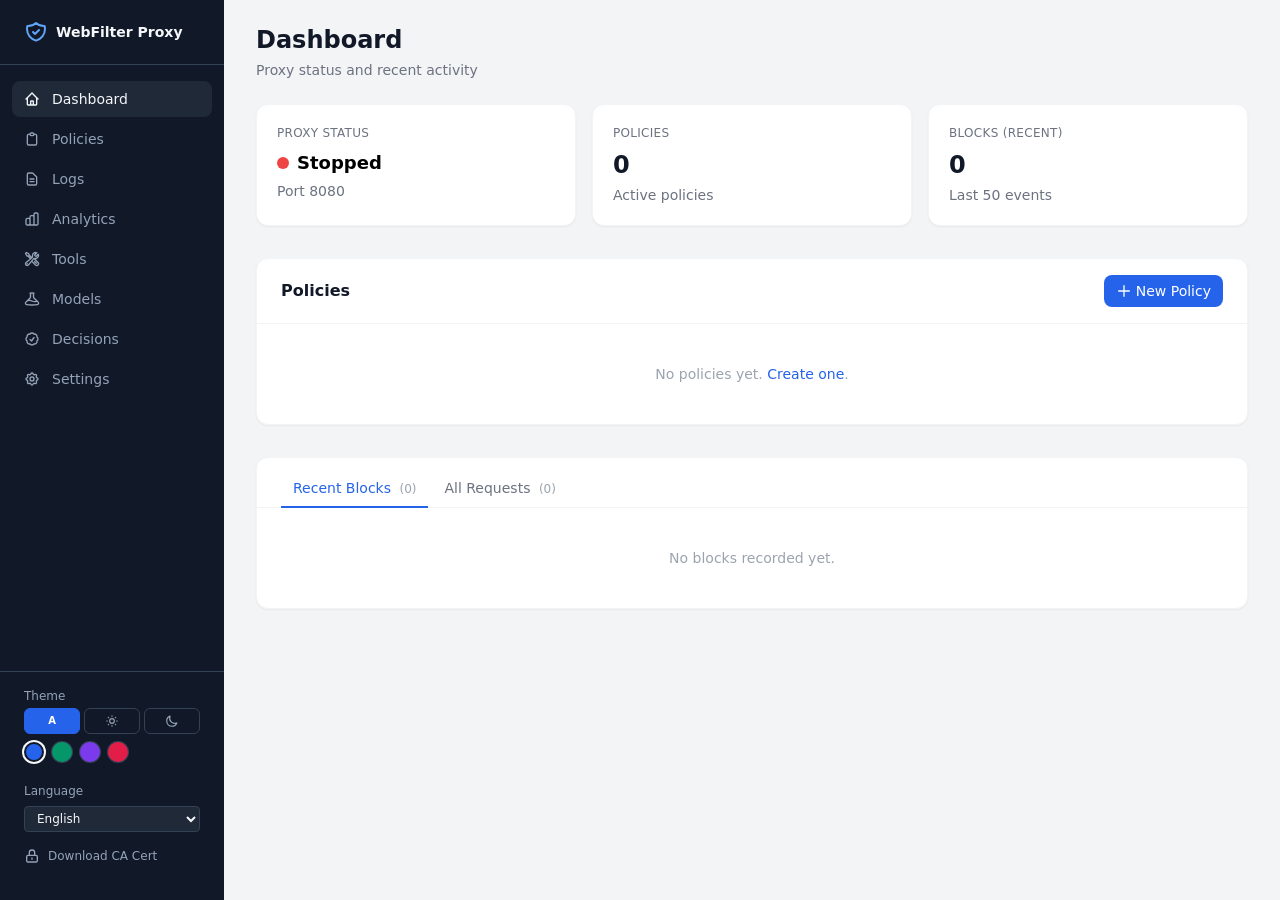
==== commit 081b4ffd: "Classify with the ONNX models instead of the llama.cpp server - internal/ml.Service loads ONNX Runti" ====
--- a/ui/index.html
+++ b/ui/index.html
@@ -33,10 +33,6 @@
           <svg class="w-4 h-4" fill="none" viewBox="0 0 24 24" stroke="currentColor"><path stroke-linecap="round" stroke-linejoin="round" stroke-width="2" d="M9 5H7a2 2 0 00-2 2v12a2 2 0 002 2h10a2 2 0 002-2V7a2 2 0 00-2-2h-2M9 5a2 2 0 002 2h2a2 2 0 002-2M9 5a2 2 0 012-2h2a2 2 0 012 2"/></svg>
           <span data-i18n="nav.policies">Policies</span>
         </a>
-        <a href="assistant.html" class="flex items-center gap-3 px-3 py-2 rounded-lg text-sidebar-muted hover:bg-sidebar-active hover:text-sidebar-ink text-sm transition-colors">
-          <svg class="w-4 h-4" fill="none" viewBox="0 0 24 24" stroke="currentColor"><path stroke-linecap="round" stroke-linejoin="round" stroke-width="2" d="M7.5 8.25h9m-9 3H12m-9.75 1.51c0 1.6 1.123 2.994 2.707 3.227 1.129.166 2.27.293 3.423.379.35.026.67.21.865.501L12 21l2.755-4.133a1.14 1.14 0 01.865-.501 48.172 48.172 0 003.423-.379c1.584-.233 2.707-1.626 2.707-3.228V6.741c0-1.602-1.123-2.995-2.707-3.228A48.394 48.394 0 0012 3c-2.392 0-4.744.175-7.043.513C3.373 3.746 2.25 5.14 2.25 6.741v6.018z"/></svg>
-          <span data-i18n="nav.assistant">Assistant</span>
-        </a>
         <a href="logs.html" class="flex items-center gap-3 px-3 py-2 rounded-lg text-sidebar-muted hover:bg-sidebar-active hover:text-sidebar-ink text-sm transition-colors">
           <svg class="w-4 h-4" fill="none" viewBox="0 0 24 24" stroke="currentColor"><path stroke-linecap="round" stroke-linejoin="round" stroke-width="2" d="M9 12h6m-6 4h6m2 5H7a2 2 0 01-2-2V5a2 2 0 012-2h5.586a1 1 0 01.707.293l5.414 5.414a1 1 0 01.293.707V19a2 2 0 01-2 2z"/></svg>
           <span data-i18n="nav.logs">Logs</span>
@@ -49,9 +45,9 @@
           <svg class="w-4 h-4" fill="none" viewBox="0 0 24 24" stroke="currentColor"><path stroke-linecap="round" stroke-linejoin="round" stroke-width="2" d="M11.42 15.17L17.25 21A2.652 2.652 0 0021 17.25l-5.877-5.877M11.42 15.17l2.496-3.03c.317-.384.74-.626 1.208-.766M11.42 15.17l-4.655 5.653a2.548 2.548 0 11-3.586-3.586l6.837-5.63m5.108-.233c.55-.164 1.163-.188 1.743-.14a4.5 4.5 0 004.486-6.336l-3.276 3.277a3.004 3.004 0 01-2.25-2.25l3.276-3.276a4.5 4.5 0 00-6.336 4.486c.091 1.076-.071 2.264-.904 2.95l-.102.085m-1.745 1.437L5.909 7.5H4.5L2.25 3.75l1.5-1.5L7.5 4.5v1.409l4.26 4.26m-1.745 1.437l1.745-1.437m6.615 8.206L15.75 15.75M4.867 19.125h.008v.008h-.008v-.008z"/></svg>
           <span data-i18n="nav.tools">Tools</span>
         </a>
-        <a href="llm.html" class="flex items-center gap-3 px-3 py-2 rounded-lg text-sidebar-muted hover:bg-sidebar-active hover:text-sidebar-ink text-sm transition-colors">
+        <a href="models.html" class="flex items-center gap-3 px-3 py-2 rounded-lg text-sidebar-muted hover:bg-sidebar-active hover:text-sidebar-ink text-sm transition-colors">
           <svg class="w-4 h-4" fill="none" viewBox="0 0 24 24" stroke="currentColor"><path stroke-linecap="round" stroke-linejoin="round" stroke-width="2" d="M9.75 3.104v5.714a2.25 2.25 0 01-.659 1.591L5 14.5M9.75 3.104c-.251.023-.501.05-.75.082m.75-.082a24.301 24.301 0 014.5 0m0 0v5.714c0 .597.237 1.17.659 1.591L19.8 15.3M14.25 3.104c.251.023.501.05.75.082M19.8 15.3l-1.57.393A9.065 9.065 0 0112 15a9.065 9.065 0 00-6.23-.693L5 14.5m14.8.8l1.402 1.402c1.232 1.232.65 3.318-1.067 3.611A48.309 48.309 0 0112 21c-2.773 0-5.491-.235-8.135-.687-1.718-.293-2.3-2.379-1.067-3.61L5 14.5"/></svg>
-          <span data-i18n="nav.llm">LLM</span>
+          <span data-i18n="nav.models">Models</span>
         </a>
         <a href="decisions.html" class="flex items-center gap-3 px-3 py-2 rounded-lg text-sidebar-muted hover:bg-sidebar-active hover:text-sidebar-ink text-sm transition-colors">
           <svg class="w-4 h-4" fill="none" viewBox="0 0 24 24" stroke="currentColor"><path stroke-linecap="round" stroke-linejoin="round" stroke-width="2" d="M9 12.75L11.25 15 15 9.75M21 12c0 1.268-.63 2.39-1.593 3.068a3.745 3.745 0 01-1.043 3.296 3.745 3.745 0 01-3.296 1.043A3.745 3.745 0 0112 21c-1.268 0-2.39-.63-3.068-1.593a3.746 3.746 0 01-3.296-1.043 3.745 3.745 0 01-1.043-3.296A3.745 3.745 0 013 12c0-1.268.63-2.39 1.593-3.068a3.745 3.745 0 011.043-3.296 3.746 3.746 0 013.296-1.043A3.746 3.746 0 0112 3c1.268 0 2.39.63 3.068 1.593a3.746 3.746 0 013.296 1.043 3.746 3.746 0 011.043 3.296A3.745 3.745 0 0121 12z"/></svg>
@@ -82,15 +78,15 @@
           <p class="text-sm text-gray-500 mt-1" data-i18n="dash.subtitle">Proxy status and recent activity</p>
         </div>
 
-        <!-- LLM setup banner -->
-        <div x-show="llm.phase && llm.phase !== 'ready' && llm.phase !== 'unmanaged' && llm.phase !== 'disabled'" x-cloak
+        <!-- Models setup banner -->
+        <div x-show="ml.phase && ml.phase !== 'ready' && ml.phase !== 'unmanaged' && ml.phase !== 'disabled'" x-cloak
              class="mb-6 rounded-xl border px-5 py-4 text-sm flex items-start justify-between gap-4"
-             :class="llm.phase === 'failed' ? 'bg-red-50 border-red-200 text-red-800' : 'bg-yellow-50 border-yellow-200 text-yellow-900'">
+             :class="ml.phase === 'failed' ? 'bg-red-50 border-red-200 text-red-800' : 'bg-yellow-50 border-yellow-200 text-yellow-900'">
           <div>
-            <div class="font-semibold" x-text="llm.phase === 'needs_download' ? 'The local model is not installed yet' : (llm.phase === 'downloading' ? 'Downloading the local model…' : (llm.phase === 'starting' ? 'The local model is starting…' : 'The local model is not running'))"></div>
-            <div class="text-xs mt-0.5 opacity-80" x-text="llm.phase === 'needs_download' ? 'Pages and images are not classified until the runtime and model are downloaded (about 3 GB for the default model).' : (llm.last_error || '')"></div>
-          </div>
-          <a href="llm.html" class="px-3 py-1.5 text-xs font-medium rounded-lg bg-card border border-gray-200 text-gray-800 hover:bg-gray-50 whitespace-nowrap">Open LLM page</a>
+            <div class="font-semibold" x-text="ml.phase === 'needs_download' ? 'The classification models are not installed yet' : (ml.phase === 'downloading' ? 'Downloading the models…' : (ml.phase === 'starting' ? 'The models are loading…' : 'The models are not loaded'))"></div>
+            <div class="text-xs mt-0.5 opacity-80" x-text="ml.phase === 'needs_download' ? 'Pages, images and site categories are not classified until ONNX Runtime and the models are downloaded (about 120 MB).' : (ml.last_error || '')"></div>
+          </div>
+          <a href="models.html" class="px-3 py-1.5 text-xs font-medium rounded-lg bg-card border border-gray-200 text-gray-800 hover:bg-gray-50 whitespace-nowrap">Open Models page</a>
         </div>
 
         <!-- Status cards -->
@@ -270,7 +266,7 @@
     function dashboard() {
       return {
         status: { proxy_running: false, proxy_port: 8080, recent_blocks: [], recent_requests: [] },
-        llm: {},
+        ml: {},
         policies: [],
         tab: 'blocks',
 
@@ -279,15 +275,15 @@
           setInterval(() => this.refresh(), 15000);
         },
 
-        async refreshLLM() {
+        async refreshModels() {
           try {
-            const r = await fetch('/api/llm/status');
-            if (r.ok) this.llm = await r.json();
+            const r = await fetch('/api/ml/status');
+            if (r.ok) this.ml = await r.json();
           } catch (e) {}
         },
 
         async refresh() {
-          this.refreshLLM();
+          this.refreshModels();
           try {
             const [statusRes, policiesRes] = await Promise.all([
               fetch('/api/status').then(r => r.json()),
